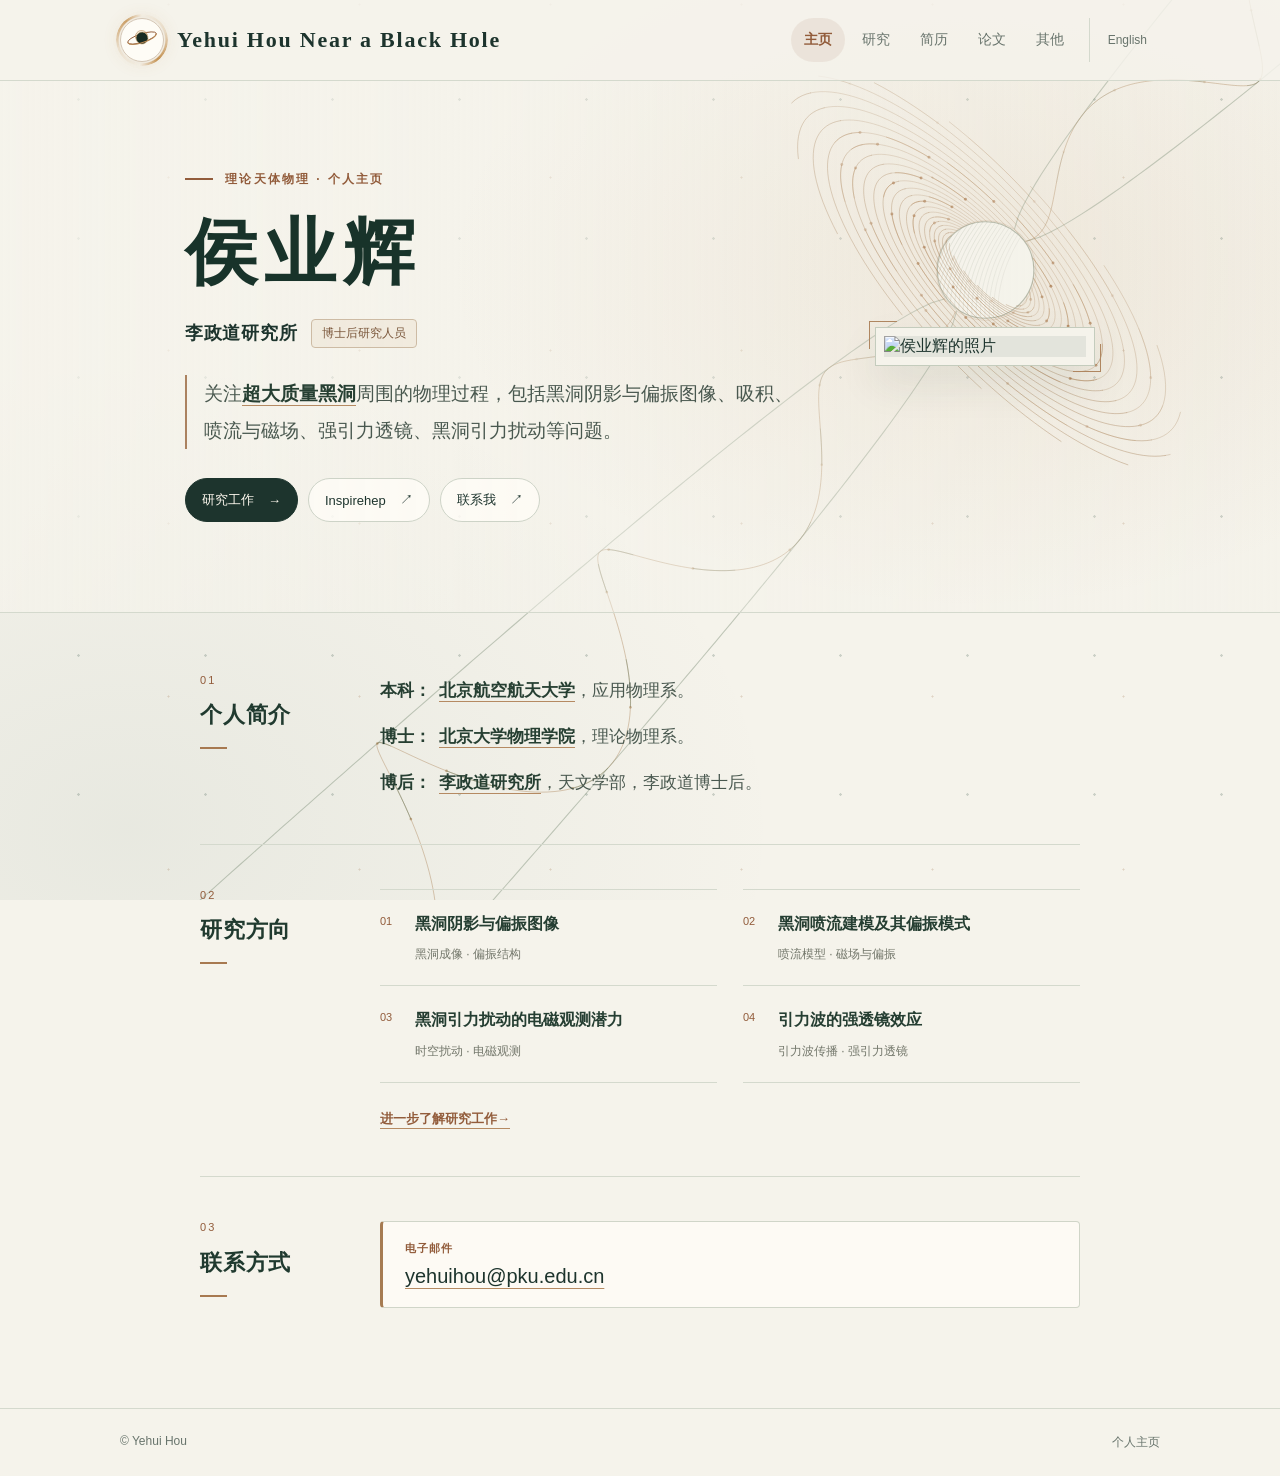
==== homepage_C.html @ cc338f05 "Add files via upload" ====
<!doctype html>
<html lang="zh-CN">
<head>
  <meta charset="utf-8">
  <meta name="viewport" content="width=device-width, initial-scale=1">
  <meta name="description" content="侯业辉的个人学术主页。研究方向包括黑洞成像与偏振、黑洞喷流、时空扰动及引力波透镜效应。">
  <meta name="theme-color" content="#f5f3eb">
  <meta name="color-scheme" content="light">
  <title>侯业辉｜个人学术主页</title>

  <style>
    :root {
      --paper: #f5f3eb;
      --ink: #1d342d;
      --body: #49584f;
      --muted: #68746c;
      --accent: #925c3b;
      --line: #d4d9cd;
      --serif: "Noto Serif CJK SC", "Source Han Serif SC",
               "Songti SC", "STSong", "SimSun", Georgia, serif;
      --sans: "PingFang SC", "Microsoft YaHei",
              "Noto Sans CJK SC", Arial, sans-serif;
    }

    *, *::before, *::after { box-sizing: border-box; }
    html { scroll-behavior: smooth; }

    body {
      margin: 0;
      color: var(--ink);
      background: var(--paper);
      font-family: var(--sans);
      -webkit-font-smoothing: antialiased;
      overflow-wrap: break-word;
    }

    ::selection { background: #e3cfb5; color: var(--ink); }
    a { color: inherit; }
    button { font: inherit; }

    a:focus-visible,
    button:focus-visible {
      outline: 2px solid var(--accent);
      outline-offset: 5px;
      border-radius: 5px;
    }

    .container {
      width: min(1040px, calc(100% - 48px));
      margin-inline: auto;
    }

    .cosmic-background {
      position: fixed;
      inset: 0;
      z-index: 0;
      overflow: hidden;
      pointer-events: none;
      background:
        radial-gradient(
          ellipse at 76% 30%,
          rgba(182,134,83,.13),
          transparent 38%
        ),
        radial-gradient(
          ellipse at 10% 92%,
          rgba(78,112,99,.08),
          transparent 40%
        ),
        var(--paper);
    }

    .cosmic-background svg,
    .cosmic-background canvas {
      position: absolute;
      inset: 0;
      display: block;
      width: 100%;
      height: 100%;
      transform: none;
      opacity: 1;
    }

    .background-stars {
      position: absolute;
      inset: 0;
      opacity: .25;
      background-image:
        radial-gradient(circle, #536b5f 1px, transparent 1.5px),
        radial-gradient(circle, #a17651 .8px, transparent 1.3px);
      background-size: 127px 139px, 191px 173px;
      background-position: 15px 30px, 73px 91px;
      animation: star-breathe 6s ease-in-out infinite alternate;
    }

    @keyframes star-breathe {
      from { opacity: .15; }
      to { opacity: .42; }
    }

    .page-shell { position: relative; z-index: 1; }

    .page-shell[inert] {
      pointer-events: none;
      user-select: none;
    }

    .skip-link {
      position: fixed;
      top: 12px;
      left: 16px;
      z-index: 50;
      padding: 10px 15px;
      background: var(--ink);
      color: var(--paper);
      transform: translateY(-180%);
    }

    .skip-link:focus { transform: translateY(0); }

    .site-header {
      border-bottom: 1px solid var(--line);
      background: rgba(245,243,235,.85);
    }

    .header-inner {
      display: flex;
      align-items: center;
      justify-content: space-between;
      min-height: 80px;
      gap: 24px;
    }

    .brand {
      display: flex;
      align-items: center;
      gap: 13px;
    }

    .black-hole-button {
      position: relative;
     : grid;
      place-items: center;
      flex-shrink: 0;
      width: 44px;
      height: 44px;
      padding: 0;
      border: 1px solid #d4c6b5;
      border-radius: 50%;
      color: var(--accent);
      background: rgba(255,253,247,.85);
      cursor: pointer;
      box-shadow: 0 0 18px rgba(180,126,64,.16);
      transition: background 180ms ease, border-color 180ms ease;
    }

    .black-hole-button::before {
      content: "";
      position: absolute;
      inset: -5px;
      border-radius: 50%;
      background: conic-gradient(
        transparent 0deg,
        rgba(193,140,73,.2) 70deg,
        rgba(193,140,73,.95) 140deg,
        transparent 185deg,
        rgba(193,140,73,.15) 250deg,
        rgba(193,140,73,.8) 320deg,
        transparent 360deg
      );
      -webkit-mask: radial-gradient(circle, transparent 62%, #000 65%);
      mask: radial-gradient(circle, transparent 62%, #000 65%);
      animation: hole-ring-spin 5s linear infinite;
      pointer-events: none;
    }

    @keyframes hole-ring-spin {
      to { transform: rotate(360deg); }
    }

    .black-hole-button:hover {
      background: #eee2d2;
      border-color: #ad8662;
    }

    .black-hole-button svg {
      position: relative;
      width: 36px;
      height: 30px;
    }

    .site-name {
      font-family: var(--serif);
      font-size: 22px;
      font-weight: 700;
      letter-spacing: .08em;
      text-decoration: none;
    }

    .nav {
      display: flex;
      flex-wrap: wrap;
      align-items: center;
      gap: 4px;
      font-size: 14px;
      font-weight: 500;
    }

    .nav a {
      display: inline-flex;
      align-items: center;
      min-height: 44px;
      padding: 8px 13px;
      border-radius: 999px;
      color: var(--muted);
      text-decoration: none;
      transition: color 180ms ease, background 180ms ease;
    }

    .nav a:hover,
    .nav a[aria-current="page"] {
      color: var(--accent);
      background: rgba(146,92,59,.09);
    }

    .nav a[aria-current="page"] { font-weight: 700; }

    .nav .language {
      margin-left: 8px;
      padding-left: 18px;
      border-left: 1px solid var(--line);
      border-radius: 0;
      font-size: 12px;
    }

    .hero {
      border-bottom: 1px solid var(--line);
      padding: clamp(58px, 7vw, 92px) 0;
      background: linear-gradient(
        90deg,
        rgba(245,243,235,.78),
        rgba(245,243,235,.32) 58%,
        rgba(245,243,235,.02)
      );
    }

    .hero-inner {
      display: grid;
      grid-template-columns: minmax(0,1fr) 220px;
      align-items: center;
      gap: 65px;
      max-width: 910px;
    }

    .eyebrow {
      display: flex;
      align-items: center;
      gap: 12px;
      margin: 0 0 22px;
      color: var(--accent);
      font-size: 12px;
      font-weight: 700;
      letter-spacing: .19em;
    }

    .eyebrow::before {
      content: "";
      width: 28px;
      height: 2px;
      background: var(--accent);
    }

    h1 {
      margin: 0;
      font-family: var(--serif);
      font-size: clamp(48px,6vw,72px);
      font-weight: 700;
      letter-spacing: .10em;
      line-height: 1.2;
      color: #18332a;
    }

    .hero-role {
      display: flex;
      align-items: center;
      flex-wrap: wrap;
      gap: 9px 14px;
      margin: 23px 0 0;
    }

    .hero-institution {
      font-size: 18px;
      font-weight: 700;
      letter-spacing: .04em;
      text-decoration: none;
    }

    .hero-institution:hover { color: var(--accent); }

    .hero-position {
      padding: 5px 10px;
      border: 1px solid #cdbba4;
      border-radius: 4px;
      background: rgba(236,225,207,.45);
      color: #795539;
      font-size: 12px;
    }

    .hero-description {
      margin: 27px 0 0;
      padding-left: 17px;
      border-left: 2px solid #ab8260;
      color: var(--body);
      font-family: var(--serif);
      font-size: 19px;
      line-height: 1.95;
      text-wrap: pretty;
    }

    .hero-description strong {
      color: #203d31;
      font-weight: 700;
    }

    .hero-links {
      display: flex;
      flex-wrap: wrap;
      gap: 10px;
      margin-top: 29px;
    }

    .hero-links a {
      display: inline-flex;
      align-items: center;
      gap: 14px;
      min-height: 44px;
      padding: 9px 16px;
      border: 1px solid #cdd3c7;
      border-radius: 999px;
      background: rgba(255,253,247,.75);
      font-size: 13px;
      font-weight: 500;
      text-decoration: none;
      transition: background 180ms ease, color 180ms ease;
    }

    .hero-links a:first-child {
      color: #fffaf0;
      background: var(--ink);
      border-color: var(--ink);
    }

    .hero-links a:hover {
      background: #e8dbc7;
      color: var(--ink);
    }

    .portrait {
      position: relative;
      margin: 0;
      padding: 8px;
      border: 1px solid #c4ccbd;
      background: var(--paper);
      box-shadow: 0 18px 42px rgba(36,56,49,.09);
    }

    .portrait::before,
    .portrait::after {
      content: "";
      position: absolute;
      width: 28px;
      height: 28px;
      border: solid #af8660;
    }

    .portrait::before {
      top: -7px;
      left: -7px;
      border-width: 1px 0 0 1px;
    }

    .portrait::after {
      bottom: -7px;
      right: -7px;
      border-width: 0 1px 1px 0;
    }

    .portrait img {
      display: block;
      width: 100%;
      height: auto;
      background: #e3e4dc;
    }

    .main-content {
      width: min(880px,calc(100% - 48px));
      margin-inline: auto;
      padding: 17px 0 56px;
    }

    .content-section {
      display: grid;
      grid-template-columns: 144px minmax(0,1fr);
      gap: 36px;
      padding: 42px 0;
    }

    .content-section + .content-section {
      border-top: 1px solid var(--line);
    }

    .section-title {
      align-self: start;
      margin: 0;
      color: #203a2f;
      font-size: 22px;
      font-weight: 750;
      line-height: 1.5;
      letter-spacing: .035em;
    }

    .section-index {
      display: block;
      margin-bottom: 10px;
      color: var(--accent);
      font-size: 11px;
      font-weight: 500;
      letter-spacing: .2em;
    }

    .section-title::after {
      content: "";
      display: block;
      width: 27px;
      height: 2px;
      margin-top: 16px;
      background: #a77950;
    }

    .section-body { min-width: 0; padding: 2px 0; }

    .section-body p {
      margin: 0;
      color: var(--body);
      font-family: var(--serif);
      font-size: 17px;
      line-height: 2;
      text-wrap: pretty;
    }

    .bio-list {
      display: grid;
      gap: 12px;
      margin: 0;
      padding: 0;
      list-style: none;
      color: var(--body);
      font-family: var(--serif);
      font-size: 17px;
      line-height: 2;
      text-wrap: pretty;
    }

    .bio-list li {
      display: grid;
      grid-template-columns: 3em minmax(0,1fr);
 gap: 8px;
    }

    .bio-label {
      color: #263f32;
      font-weight: 700;
      white-space: nowrap;
    }

    .text-link {
      text-decoration-color: #b58a62;
      text-underline-offset: 5px;
      text-decoration-thickness: 1px;
    }

    .text-link:hover { color: var(--accent); }
    .institution-link { color: #263f32; font-weight: 700; }

    .research-list {
      display: grid;
      grid-template-columns: repeat(2,minmax(0,1fr));
      gap: 0 26px;
      margin: 0;
      padding: 0;
      list-style: none;
    }

    .research-list li {
      display: grid;
      grid-template-columns: 24px minmax(0,1fr);
      gap: 11px;
      padding: 20px 0;
      border-bottom: 1px solid var(--line);
    }

    .research-list li:nth-child(-n+2) {
      border-top: 1px solid var(--line);
    }

    .topic-number {
      padding-top: 5px;
      color: var(--accent);
      font-size: 11px;
      font-variant-numeric: tabular-nums;
    }

    .topic-title {
      margin: 0;
      color: #253e32;
      font-size: 16px;
      font-weight: 700;
      line-height: 1.7;
    }

    .topic-detail {
      display: block;
      margin-top: 7px;
      color: #73776b;
      font-size: 12px;
      line-height: 1.8;
    }

    .section-body .section-action {
      margin-top: 23px;
      color: var(--accent);
      font-family: var(--sans);
      font-size: 13px;
      font-weight: 600;
    }

    .contact-card {
      padding: 19px 22px;
      border: 1px solid #d0d5c8;
      border-left: 3px solid #a67b52;
      border-radius: 4px;
      background: rgba(255,253,247,.74);
    }

    .contact-label {
      display: block;
      margin-bottom: 9px;
      color: var(--accent);
      font-size: 11px;
      font-weight: 600;
      letter-spacing: .1em;
    }

    .contact-email {
      font-size: clamp(16px,2vw,20px);
      font-weight: 500;
      overflow-wrap: anywhere;
    }

    .site-footer {
      border-top: 1px solid var(--line);
      background: rgba(245,243,235,.75);
    }

    .footer-inner {
      display: flex;
      justify-content: space-between;
      flex-wrap: wrap;
      gap: 12px;
      padding-block: 25px;
      color: var(--muted);
      font-size: 12px;
    }

    .footer-inner p { margin: 0; }

    .link-hole {
      position: fixed;
      z-index: 100;
      width: 160px;
      height: 130px;
      transform: translate(-50%,-50%);
      pointer-events: none;
    }

    .link-hole canvas {
      display: block;
      width: 100%;
      height: 100%;
    }

    .absorption-stage {
      position: fixed;
      inset: 0;
      z-index: 80;
      display: none;
      pointer-events: none;
    }

    .absorption-stage.is-active { display: block; }

    .absorption-stage canvas {
      display: block;
      width: 100%;
      height: 100%;
    }

    .absorption-status {
      position: absolute;
      bottom: 8%;
      left: 50%;
      transform: translateX(-50%);
      margin: 0;
      color: #765336;
      font-size: 12px;
      letter-spacing: .12em;
      white-space: nowrap;
    }

    .sr-only {
      position: absolute;
      width: 1px;
      height: 1px;
      padding: 0;
      margin: -1px;
      overflow: hidden;
      clip-path: inset(50%);
      white-space: nowrap;
      border: 0;
    }

    @media (max-width:760px) {
      .header-inner {
        align-items: flex-start;
        flex-direction: column;
        gap: 8px;
        padding-block: 14px;
      }

      .hero-inner {
        grid-template-columns: minmax(0,1fr) 170px;
        gap: 30px;
      }

      .content-section {
        grid-template-columns: 120 minmax(0,1fr);
        gap: 26px;
      }
    }

    @media (max-width:620px) {
      .container,
      .main-content { width: calc(100% - 36px); }

      .nav { gap: 2px; font-size: 13px; }
      .nav a { padding: 7px 9px; }
      .nav .language { margin-left: 2px; padding-left: 10px; }

      .hero { padding: 44px 0 48px; }

      .hero-inner {
        grid-template-columns: minmax(0,1fr) 108px;
        gap: 19px;
        align-items: start;
      }

      .eyebrow {
        gap: 8px;
        font-size: 10px;
        letter-spacing: .06em;
      }

      .eyebrow::before { width: 16px; }

      h1 {
        font-size: clamp(35px,9vw,50px);
        letter-spacing: .06em;
      }

      .hero-institution { font-size: 15px; }
      .hero-position { font-size: 11px; }
      .hero-description { padding-left: 12px; font-size: 16px; }
      .hero-links { gap: 8px; }
      .hero-links a { padding: 8px 11px; gap: 8px; font-size: 12px; }
      .portrait { margin-top: 12px; padding: 5px; }

      .content-section {
        grid-template-columns: 1fr;
        gap: 22px;
        padding: 30px 0;
      }

      .section-title {
        display: flex;
        align-items: center;
        gap: 12px;
        font-size: 21px;
      }

      .section-index { margin: 0; }

      .section-title::after {
        margin: 0 0 0 3px;
        width: 30px;
        height: 1px;
      }

      .section-body p,
      .bio-list { font-size: 16px; }

      .research-list { grid-template-columns: 1fr; }
      .research-list li:nth-child(2) { border-top: 0; }
    }

    @media (max-width:380px) {
      .hero-inner { grid-template-columns: 1fr; }
      .portrait { width: 128px; }
    }

    @media (prefers-reduced-motion:reduce) {
      html { scroll-behavior: auto; }

      *, *::before, *::after {
        animation: none !important;
        transition: none !important;
      }
    }
  </style>
</head>

<body>
  <div class="cosmic-background" aria-hidden="true">
    <div class="background-stars"></div>

    <svg id="background-svg"
         viewBox="0 0 1440 1000"
         preserveAspectRatio="xMidYMid slice"
         focusable="false">
      <g transform="translate(1100 300) rotate(45)"
         fill="none" stroke-linecap="round">
        <g stroke="#74856f" stroke-opacity=".40" stroke-width="1.2">
          <path d="M-10 -55 Q-85 -320 -125 -1000"/>
          <path d="M10 -55 Q85 -320 125 -1000"/>
          <path d="M-10 55 Q-85 320 -125 1000"/>
          <path d="M10 55 Q85 320 125 1000"/>
        </g>

        <g stroke="#a67c50" stroke-opacity=".40" stroke-width="1">
          <path d="M0 -60 C-35 -95 45 -120 0 -160
                   S-65 -215 0 -250 S90 -315 0 -360
                   S-115 -435 0 -500"/>
          <path d="M0 60 C35 95 -45 120 0 160
                   S65 215 0 250 S-90 315 0 360
                   S115 435 0 500"/>
          <ellipse rx="250" ry="88"/>
          <ellipse rx="205" ry="72"/>
          <ellipse rx="160" ry="56"/>
          <ellipse rx="115" ry="40"/>
        </g>

        <circle r="49" fill="#f5f3eb"
                stroke="#73806b" stroke-opacity=".55"/>

        <g stroke="#73806b" stroke-opacity=".30" stroke-width=".8">
          <path d="M-35 -28 Q0 -8 44 -12"/>
          <path d="M-44 -14 Q0 6 48 2"/>
          <path d="M-48 0 Q0 20 44 16"/>
          <path d="M-43 14 Q0 34 33 30"/>
        </g>
      </g>
    </svg>

    <canvas id="background-canvas"></canvas>
  </div>

  <div class="page-shell" id="page-shell">
    <a class="skip-link" href="#main-content">跳转至正文</a>

    <header class="site-header">
      <div class="header-inner container">
        <div class="brand">
          <button class="black-hole-button"
                  id="black-hole-button"
                  type="button"
                  aria-label="播放黑洞吸积动画，5秒后恢复页面"
                  title="点击进行吸积">
            <svg viewBox="0 0 60 44" aria-hidden="true" focusable="false">
              <g transform="rotate(-18 30 22)">
                <ellipse cx="30" cy="22" rx="25" ry="7"
                         fill="none" stroke="currentColor" stroke-width="1.5"/>
                <circle cx="30" cy="22" r="10"
                        fill="#172b23" stroke="#cfaa76" stroke-width="1"/>
                <path d="M5 22 C8 32 52 32 55 22"
                      fill="none" stroke="#b78652" stroke-width="2"/>
                <path d="M20 20 C20 6 40 6 40 20"
                      fill="none" stroke="#b78652" stroke-width="1"/>
              </g>
            </svg>
          </button>

          <a class="site-name" href="homepage_C.html">Yehui Hou Near a Black Hole</a>
        </div>

        <nav class="nav" aria-label="主导航">
          <a href="homepage_C.html" aria-current="page">主页</a>
          <a href="research.html">研究</a>
          <a href="CV_Chinese.pdf"
             target="_blank"
             rel="noopener noreferrer"
             aria-label="查看中文简历 PDF（在新标签页打开）">简历</a>
          <a href="https://inspirehep.net/authors/2052049?ui-citation-summary=true"
             target="_blank"
             rel="noopener noreferrer">论文</a>
          <a href="interest_C.html">其他</a>
          <a class="language" href="homepage_E.html"
             lang="en" hreflang="en">English</a>
        </nav>
      </div>
    </header>

    <main id="main-content">
      <section class="hero" aria-labelledby="page-title">
        <div class="hero-inner container">
          <div>
            <p class="eyebrow">理论天体物理 · 个人主页</p>
            <h1 id="page-title">侯业辉</h1>

            <p class="hero-role">
              <a class="hero-institution"
                 href="https://tdli.sjtu.edu.cn/"
                 target="_blank"
                 rel="noopener noreferrer">李政道研究所</a>
              <span class="hero-position">博士后研究人员</span>
            </p>

            <p class="hero-description">
              关注<strong><a class="text-link institution-link"
                     href="https://en.wikipedia.org/wiki/Supermassive_black_hole"
                     target="_blank"
                     rel="noopener noreferrer">超大质量黑洞</a></strong>周围的物理过程，包括黑洞阴影与偏振图像、吸积、喷流与磁场、强引力透镜、黑洞引力扰动等问题。
            </p>

            <div class="hero-links">
              <a href="research.html">
                研究工作<span aria-hidden="true">→</span>
              </a>
              <a href="https://inspirehep.net/authors/2052049?ui-citation-summary=true"
                 target="_blank" rel="noopener noreferrer">
                Inspirehep<span aria-hidden="true">↗</span>
              </a>
              <a href="mailto:yehuihou@pku.edu.cn">
                联系我<span aria-hidden="true">↗</span>
              </a>
            </div>
          </div>

          <figure class="portrait">
            <img src="weiming.jpg" alt="侯业辉的照片"
                 decoding="async" fetchpriority="high">
          </figure>
        </div>
      </section>

      <div class="main-content">
        <section class="content-section" aria-labelledby="about-title">
          <h2 class="section-title" id="about-title">
            <span class="section-index" aria-hidden="true">01</span>
            个人简介
          </h2>

          <div class="section-body">
            <ul class="bio-list">
              <li>
                <span class="bio-label">本科：</span>
                <div>
                  <a class="text-link institution-link"
                     href="https://physics.buaa.edu.cn/"
                     target="_blank"
                     rel="noopener noreferrer">北京航空航天大学</a>，应用物理系。
                </div>
              </li>
              <li>
                <span class="bio-label">博士：</span>
                <div>
                  <a class="text-link institution-link"
                     href="https://www.phy.pku.edu.cn/"
                     target="_blank"
                     rel="noopener noreferrer">北京大学物理学院</a>，理论物理系。
                </div>
              </li>
              <li>
                <span class="bio-label">博后：</span>
                <div>
                  <a class="text-link institution-link"
                     href="https://tdli.sjtu.edu.cn/"
                     target="_blank"
                     rel="noopener noreferrer">李政道研究所</a>，天文学部，李政道博士后。
                </div>
              </li>
            </ul>
          </div>
        </section>

        <section class="content-section" aria-labelledby="research-title">
          <h2 class="section-title" id="research-title">
            <span class="section-index" aria-hidden="true">02</span>
            研究方向
          </h2>

          <div class="section-body">
            <ol class="research-list">
              <li>
                <span class="topic-number" aria-hidden="true">01</span>
                <div>
                  <h3 class="topic-title">黑洞阴影与偏振图像</h3>
                  <span class="topic-detail">黑洞成像 · 偏振结构</span>
                </div>
              </li>
              <li>
                <span class="topic-number" aria-hidden="true">02</span>
                <div>
                  <h3 class="topic-title">黑洞喷流建模及其偏振模式</h3>
                  <span class="topic-detail">喷流模型 · 磁场与偏振</span>
                </div>
              </li>
              <li>
                <span class="topic-number" aria-hidden="true">03</span>
                <div>
                  <h3 class="topic-title">黑洞引力扰动的电磁观测潜力</h3>
                  <span class="topic-detail">时空扰动 · 电磁观测</span>
                </div>
              </li>
              <li>
                <span class="topic-number" aria-hidden="true">04</span>
                <div>
                  <h3 class="topic-title">引力波的强透镜效应</h3>
                  <span class="topic-detail">引力波传播 · 强引力透镜</span>
                </div>
              </li>
            </ol>

            <p class="section-action">
              <a class="text-link" href="research.html">
                进一步了解研究工作<span aria-hidden="true">→</span>
              </a>
            </p>
          </div>
        </section>

        <section class="content-section" aria-labelledby="contact-title">
          <h2 class="section-title" id="contact-title">
            <span class="section-index" aria-hidden="true">03</span>
            联系方式
          </h2>

          <div class="section-body">
            <div class="contact-card">
              <span class="contact-label">电子邮件</span>
              <a class="text-link contact-email"
                 href="mailto:yehuihou@pku.edu.cn">yehuihou@pku.edu.cn</a>
            </div>
          </div>
        </section>
      </div>
    </main>

    <footer class="site-footer">
      <div class="footer-inner container">
        <p>© Yehui Hou</p>
        <p>个人主页</p>
      </div>
    </footer>
  </div>

  <div class="absorption-stage" id="absorption-stage" aria-hidden="true">
    <canvas id="large-hole-canvas"></canvas>
    <p class="absorption-status" id="absorption-status">
      正在吸积 · 5 秒后恢复
    </p>
  </div>

  <p class="sr-only" id="live-status" role="status" aria-live="polite"></p>

  <noscript>
    <p style="position:relative;z-index:2;text-align:center">
      当前浏览器未启用 JavaScript，显示静态背景，动态交互不可用。
    </p>
  </noscript>

  <script>
    (() => {
      "use strict";

      const motion = window.matchMedia("(prefers-reduced-motion: reduce)");
      const svg = document.getElementById("background-svg");
      const bgCanvas = document.getElementById("background-canvas");
      const shell = document.getElementById("page-shell");
      const button = document.getElementById("black-hole-button");
      const stage = document.getElementById("absorption-stage");
      const largeCanvas = document.getElementById("large-hole-canvas");
      const status = document.getElementById("absorption-status");
      const live = document.getElementById("live-status");

      const NS = "http://www.w3.org/2000/svg";
      const TAU = Math.PI * 2;
      const effects = new Set();

      let geometry = null;
      let bgCtx = null;
      let bgFrame = 0;
      let resizeFrame = 0;
      let largeFrame = 0;
      let restoreTimer = 0;
      let navigationTimer = 0;
      let absorbing = false;
      let navigating = false;
      let savedFocus = null;
      let savedX = 0;
      let savedY = 0;

      function setupCanvas(canvas, width, height) {
        const ctx = canvas.getContext("2d");
        if (!ctx) return null;

        const dpr = Math.min(window.devicePixelRatio || 1, 2);
        canvas.width = Math.max(1, Math.round(width * dpr));
        canvas.height = Math.max(1, Math.round(height * dpr));
        ctx.setTransform(dpr, 0, 0, dpr, 0, 0);
        return ctx;
      }

      function node(tag, attrs, parent) {
        const element = document.createElementNS(NS, tag);
        for (const [key, value] of Object.entries(attrs)) {
          element.setAttribute(key, String(value));
        }
        parent.appendChild(element);
        return element;
      }

      function svgPath(points, color, opacity, width, parent) {
        if (!points.length) return;

        node("path", {
          d: points.map((point, index) =>
            `${index ? "L" : "M"}${point.x.toFixed(2)},${point.y.toFixed(2)}`
          ).join(" "),
          fill: "none",
          stroke: color,
          "stroke-opacity": opacity,
          "stroke-width": width,
          "stroke-linecap": "round",
          "stroke-linejoin": "round"
        }, parent);
      }

      /*
       * 背景投影保持原有设计。
       * 仅旋转绘图坐标，不旋转正文。
       */
      function project(x, y, z = 0) {
        const g = geometry;
        const v = y * .35 - z * .937;
        const c = Math.SQRT1_2;
        const dx = (x + v) * c;
        const dy = (-x + v) * c;

        return {
          x: g.cx - dy,
          y: g.cy + dx
        };
      }

      function flowPoint(progress, phase) {
        const g = geometry;
        const radius = g.outer * Math.pow(g.r / g.outer, progress);
        const angle = phase + progress * Math.PI * 2.6;

        return {
          ...project(
            radius * Math.cos(angle),
            radius * Math.sin(angle)
          ),
          front: Math.sin(angle) > 0
        };
      }

      function jetPoint(progress, phase, side) {
        const g = geometry;
        const distance = progress * g.jetLength;
        const radius = Math.sqrt(
          Math.pow(g.r * .18, 2) + distance * 12 * g.scale
        );
        const angle = phase + progress * Math.PI * 11;

        return project(
          radius * Math.cos(angle),
          radius * Math.sin(angle),
          side * (g.r * 1.1 + distance)
        );
      }

      function buildBackground() {
        const width = window.innerWidth;
        const height = window.innerHeight;
        const scale = Math.min(1.2, Math.max(.55, width / 1300));

        geometry = {
          width, height, scale,
          cx: width * (width < 620 ? .82 : .77),
          cy: height * .30,
          r: 49 * scale,
          outer: 265 * scale,
          jetLength: Math.hypot(width, height) * 1.1
        };

        const g = geometry;
        const root = document.createElementNS(NS, "g");
        const defs = node("defs", {}, root);
        const clip = node("clipPath", {
          id: "sphere-clip",
          clipPathUnits: "userSpaceOnUse"
        }, defs);

        node("circle", { cx: g.cx, cy: g.cy, r: g.r }, clip);

        for (const side of [-1, 1]) {
          for (const sign of [-1, 1]) {
            const points = [];

            for (let i = 0; i <= 140; i++) {
              const distance = i / 140 * g.jetLength;
              const radius = Math.sqrt(
                Math.pow(g.r * .18, 2) +
                distance * 12 * scale
              );

              points.push(project(
                sign * radius, 0,
                side * (g.r * 1.1 + distance)
              ));
            }

            svgPath(points, "#74856f", .42, 1.05, root);
          }

          const helix = [];
          for (let i = 0; i <= 500; i++) {
            helix.push(jetPoint(i / 500, .4, side));
          }
          svgPath(helix, "#a67c50", .42, .95, root);
        }

        const back = node("g", {}, root);
        const sphere = node("g", {}, root);
        const front = node("g", {}, root);

        for (let arm = 0; arm < 15; arm++) {
          let points = [];
          let previousFront = null;

          for (let i = 0; i <= 180; i++) {
            const point = flowPoint(i / 180, arm * TAU / 15);

            if (
              previousFront !== null &&
              point.front !== previousFront
            ) {
              points.push(point);
              svgPath(
                points, "#a17a51",
                previousFront ? .46 : .30,
                .95, previousFront ? front : back
              );
              points = [point];
            } else {
              points.push(point);
            }
            previousFront = point.front;
          }

          svgPath(
            points, "#a17a51",
            previousFront ? .46 : .30,
            .95, previousFront ? front : back
          );
        }

        node("circle", {
          cx: g.cx, cy: g.cy, r: g.r,
          fill: "#f5f3eb",
          stroke: "#73806b",
          "stroke-opacity": .55,
          "stroke-width": 1.1
        }, sphere);

        node("circle", {
          cx: g.cx + .5, cy: g.cy + .5,
          r: g.r * 1.035,
          fill: "none",
          stroke: "#a17a51",
          "stroke-opacity": .30,
          "stroke-width": .7
        }, sphere);

        const hatch = node("g", {
          "clip-path": "url(#sphere-clip)"
        }, sphere);

        for (let i = 0; i < 17; i++) {
          const points = [];

          for (let j = 0; j <= 50; j++) {
            const x = (-1.1 + j / 50 * 2.2) * g.r;
            const y =
              (-.6 + i * .09) * g.r +
              x * .34 +
              .2 * g.r * (1 - (x / g.r) ** 2);

            points.push({
              x: g.cx - y,
              y: g.cy + x
            });
          }

          svgPath(points, "#6e7a65", .15 + i * .007, .7, hatch);
        }

        svg.setAttribute("viewBox", `0 0 ${width} ${height}`);
        svg.setAttribute("preserveAspectRatio", "xMidYMid meet");
        svg.replaceChildren(root);

        bgCtx = setupCanvas(bgCanvas, width, height);
        drawBackground(performance.now());
      }

      function strokeCanvas(ctx, points, color, width = 1) {
        if (!points.length) return;
        ctx.beginPath();
        ctx.moveTo(points[0].x, points[0].y);

        for (let i = 1; i < points.length; i++) {
          ctx.lineTo(points[i].x, points[i].y);
        }

        ctx.strokeStyle = color;
        ctx.lineWidth = width;
        ctx.stroke();
      }

      function drawBackground(now) {
        if (!bgCtx || !geometry) return;

        const ctx = bgCtx;
        const g = geometry;
        const time = motion.matches ? 0 : now;

        ctx.clearRect(0, 0, g.width, g.height);

        for (let i = 0; i < 65; i++) {
          const progress = (time * .00010 + i / 65) % 1;
          const phase = (i % 15) * TAU / 15;
          const point = flowPoint(progress, phase);
          const distance = Math.hypot(point.x - g.cx, point.y - g.cy);

          if (!point.front && distance < g.r + 1) continue;

          const alpha = Math.sin(progress * Math.PI) * .65;
          const tail = [];

          for (let j = 0; j <= 8; j++) {
            const p = flowPoint(
              Math.max(0, progress - .045 + .045 * j / 8),
              phase
            );

            if (
              p.front ||
              Math.hypot(p.x - g.cx, p.y - g.cy) > g.r
            ) {
              tail.push(p);
            }
          }

          strokeCanvas(ctx, tail, `rgba(162,105,48,${alpha * .6})`, 1);
          ctx.beginPath();
          ctx.arc(point.x, point.y, 1.5 * g.scale, 0, TAU);
          ctx.fillStyle = `rgba(151,91,39,${alpha})`;
          ctx.fill();
        }

        for (const side of [-1, 1]) {
          for (let i = 0; i < 26; i++) {
            const progress = (time * .000065 + i / 26) % 1;
            const point = jetPoint(progress, .4, side);
            const alpha = Math.sin(progress * Math.PI) * .5;
            const tail = [];

            for (let j = 0; j <= 8; j++) {
              tail.push(jetPoint(
                Math.max(0, progress - .015 + .015 * j / 8),
                .4, side
              ));
            }

            strokeCanvas(ctx, tail, `rgba(111,133,107,${alpha})`, 1);
            ctx.beginPath();
            ctx.arc(point.x, point.y, 1.35 * g.scale, 0, TAU);
            ctx.fillStyle = `rgba(152,110,57,${alpha})`;
            ctx.fill();
          }
        }
      }

      function backgroundTick(now) {
        bgFrame = 0;
        drawBackground(now);

        if (!motion.matches && !document.hidden && bgCtx) {
          bgFrame = requestAnimationFrame(backgroundTick);
        }
      }

      function startBackground() {
        cancelAnimationFrame(bgFrame);
        bgFrame = 0;
        drawBackground(performance.now());

        if (!motion.matches && !document.hidden && bgCtx) {
          bgFrame = requestAnimationFrame(backgroundTick);
        }
      }

      /*
       * 原有黑洞绘制函数：
       * 普通链接仍使用原有方向与外观。
       */
      function drawHole(ctx, x, y, radius, time, count = 80) {
        ctx.save();
        ctx.translate(x, y);
        ctx.rotate(-.28);

        const glow = ctx.createRadialGradient(
          0, 0, radius * .7,
          0, 0, radius * 3.2
        );

        glow.addColorStop(0, "rgba(194,143,76,.35)");
        glow.addColorStop(1, "rgba(194,143,76,0)");

        ctx.fillStyle = glow;
        ctx.beginPath();
        ctx.arc(0, 0, radius * 3.2, 0, TAU);
        ctx.fill();

        function point(progress, phase) {
          const r = radius * 3 * Math.pow(.27, progress);
          const angle = phase + Math.PI *
            (1.7 * progress + .8 * progress * progress);

          return {
            x: Math.cos(angle) * r,
            y: Math.sin(angle) * r * .34,
            front: Math.sin(angle) > 0
          };
        }

        function disk(front) {
          for (let arm = 0; arm < 14; arm++) {
            ctx.beginPath();
            let drawing = false;

            for (let j = 0; j <= 100; j++) {
              const p = point(j / 100, arm * TAU / 14);

              if (p.front === front) {
                if (drawing) ctx.lineTo(p.x, p.y);
                else ctx.moveTo(p.x, p.y);
                drawing = true;
              } else {
                drawing = false;
              }
            }

            ctx.strokeStyle = front
              ? "rgba(199,140,66,.65)"
              : "rgba(168,115,57,.35)";
            ctx.lineWidth = Math.max(.7, radius * .013);
            ctx.stroke();
          }

          for (let i = 0; i < count; i++) {
            const progress = (time * .00030 + i / count) % 1;
            const phase = i * 2.399963;
            const p = point(progress, phase);

            if (p.front !== front) continue;

            const alpha = Math.sin(progress * Math.PI);
            const tail = [];

            for (let j = 0; j <= 10; j++) {
              tail.push(point(
                Math.max(0, progress - .06 + .06 * j / 10),
                phase
              ));
            }

            strokeCanvas(
              ctx, tail,
              `rgba(230,175,94,${alpha * .7})`,
              Math.max(.7, radius * .012)
            );

            ctx.beginPath();
            ctx.arc(p.x, p.y, Math.max(1, radius * .014), 0, TAU);
            ctx.fillStyle = `rgba(255,224,173,${alpha})`;
            ctx.fill();
          }
        }

        disk(false);

        ctx.beginPath();
        ctx.ellipse(
          0, -radius * .05,
          radius * 1.12, radius * 1.2,
          0, Math.PI, TAU
        );
        ctx.strokeStyle = "rgba(225,173,98,.75)";
        ctx.lineWidth = Math.max(1, radius * .025);
        ctx.stroke();

        ctx.beginPath();
        ctx.arc(0, 0, radius, 0, TAU);
        ctx.fillStyle = "#111d18";
        ctx.fill();

        ctx.beginPath();
        ctx.arc(0, 0, radius * 1.035, 0, TAU);
        ctx.strokeStyle = "#d7ab70";
        ctx.lineWidth = Math.max(1, radius * .03);
        ctx.stroke();

        disk(true);
        ctx.restore();
      }

      function showLinkHole(x, y) {
        if (motion.matches || absorbing) return;

        const element = document.createElement("div");
        element.className = "link-hole";
        element.setAttribute("aria-hidden", "true");
        element.style.left = `${x}px`;
        element.style.top = `${y}px`;

        const canvas = document.createElement("canvas");
        element.appendChild(canvas);
        document.body.appendChild(element);

        const ctx = setupCanvas(canvas, 160, 130);
        if (!ctx) {
          element.remove();
          return;
        }

        const effect = { element, frame: 0 };
        effects.add(effect);
        const start = performance.now();

        function tick(now) {
          const elapsed = now - start;

          ctx.clearRect(0, 0, 160, 130);
          ctx.save();
          ctx.globalAlpha =
            Math.min(1, elapsed / 90) *
            Math.max(0, 1 - Math.max(0, elapsed - 450) / 300);

          drawHole(ctx, 80, 65, 23, elapsed, 45);
          ctx.restore();

          if (elapsed < 750 && !document.hidden) {
            effect.frame = requestAnimationFrame(tick);
          } else {
            element.remove();
            effects.delete(effect);
          }
        }

        effect.frame = requestAnimationFrame(tick);
      }

      function clearEffects() {
        for (const effect of effects) {
          cancelAnimationFrame(effect.frame);
          effect.element.remove();
        }
        effects.clear();
      }

      /* ========================================================
         修改部分：原生元素分块吸积动画。
         不克隆 DOM，不重新绘制正文，不变换整个 page-shell。
         ======================================================== */

      const clamp = value => Math.max(0, Math.min(1, value));

      function ease(value) {
        const p = clamp(value);
        return p * p * (3 - 2 * p);
      }

      let absorptionItems = [];
      let absorptionStyleStates = [];
      let initialInert = false;
      let initialDisabled = false;

      /*
       * 只记录和恢复本动画实际修改的样式属性，
       * 包括原有值及 !important 优先级。
       */
      function rememberStyles(element, properties) {
        const entries = properties.map(property => ({
          property,
          value: element.style.getPropertyValue(property),
          priority: element.style.getPropertyPriority(property)
        }));

        absorptionStyleStates.push({ element, entries });
      }

      function restoreAnimationStyles() {
        for (const state of absorptionStyleStates) {
          for (const entry of state.entries) {
            if (entry.value) {
              state.element.style.setProperty(
                entry.property, entry.value, entry.priority
              );
            } else {
              state.element.style.removeProperty(entry.property);
            }
          }
        }

        absorptionStyleStates = [];
        absorptionItems = [];
      }

      function prepareAbsorptionItems(width, height) {
        /*
         * 这些元素不存在父子重复选择，
         * 避免同一内容同时受到两层动画变换。
         */
        const selector = [
          ".black-hole-button",
          ".site-name",
          ".nav",
          ".eyebrow",
          "#page-title",
          ".hero-role",
          ".hero-description",
          ".hero-links > a",
          ".portrait",
          ".section-title",
          ".bio-list > li",
          ".research-list > li",
          ".section-action",
          ".contact-card",
          ".footer-inner > p"
        ].join(",");

        const centerX = width / 2;
        const centerY = height / 2;
        const maxRadius = Math.max(1, Math.hypot(width, height) / 2);

        const measurements = Array.from(shell.querySelectorAll(selector))
          .map(element => ({
            element,
            rect: element.getBoundingClientRect(),
            opacity: parseFloat(getComputedStyle(element).opacity) || 0
          }));

        for (const measurement of measurements) {
          const { element, rect, opacity } = measurement;

          if (!rect.width || !rect.height) continue;

          const x = rect.left + rect.width / 2;
          const y = rect.top + rect.height / 2;
          const dx = x - centerX;
          const dy = y - centerY;
          const radius = Math.hypot(dx, dy);

          const visible =
            rect.bottom > 0 &&
            rect.top < height &&
            rect.right > 0 &&
            rect.left < width;

          rememberStyles(element, [
            "transform",
            "transform-origin",
            "opacity",
            "will-change",
            "transition",
            "visibility"
          ]);

          element.style.setProperty("transition", "none", "important");

          if (!visible) {
            /*
             * 屏外内容不参与轨道动画，防止它们飞入视口。
             * visibility 不改变页面布局。
             */
            element.style.setProperty("visibility", "hidden", "important");
            continue;
          }

          element.style.setProperty("transform-origin", "50% 50%", "important");
          element.style.setProperty("will-change", "transform, opacity");

          absorptionItems.push({
            element,
            x, y, radius,
            angle: Math.atan2(dy, dx),
            opacity,
            delay: 100 + 360 * clamp(radius / maxRadius),
            differential: Math.log1p(maxRadius / (radius + 90))
          });
        }

        /*
         * 动画期间仅移除大的平面背景与章节分隔线。
         * 不移动容器，也不改变它们的尺寸、位置或布局。
         */
        for (const element of shell.querySelectorAll(
          ".site-header, .hero, .site-footer, .content-section"
        )) {
          rememberStyles(element, [
            "background",
            "border-top-color",
            "border-bottom-color"
          ]);

          element.style.setProperty("background", "transparent", "important");
          element.style.setProperty("border-top-color", "transparent", "important");
          element.style.setProperty("border-bottom-color", "transparent", "important");
        }

        /*
         * 保持滚动条和原始布局宽度。
         * 临时裁剪运动内容，避免变换引发横向溢出。
         */
        rememberStyles(shell, ["clip-path"]);
        shell.style.setProperty(
          "clip-path",
          "inset(0 -24px 0 -24px)",
          "important"
        );
      }

      function updateAbsorptionItems(elapsed, width, height) {
        const centerX = width / 2;
        const centerY = height / 2;

        for (const item of absorptionItems) {
          const p = clamp((elapsed - item.delay) / 2850);

          if (p === 0) continue;

          const pull = ease(p);

          /*
           * 屏幕坐标 y 向下：
           * angle 递减对应视觉上的逆时针卷绕。
           */
          const turn =
            (2.0 + item.differential * 2.6) * Math.pow(p, 1.65);

          const angle = item.angle - turn;
          const radius = item.radius * Math.pow(1 - pull, 1.15);

          const targetX = centerX + Math.cos(angle) * radius;
          const targetY = centerY + Math.sin(angle) * radius;

          const tx = targetX - item.x;
          const ty = targetY - item.y;

          /*
           * 沿径向拉伸、横向压缩，并加入随进度变化的剪切。
           * 每个块的变换不同，不再是整页统一旋转。
           */
          const deformation = Math.sin(Math.PI * p);
          const shrink = Math.max(.012, Math.pow(1 - pull, .85));
          const radialScale = shrink * (1 + 2.4 * deformation);
          const transverseScale = shrink / (1 + 2.1 * deformation);
          const shear = -0.65 * deformation;
          const rotation = -turn;

          /*
           * 构造 R(rotation) × R(initialAngle) ×
           * StretchShear × R(-initialAngle)。
           * p=0 时为单位变换，避免开始时突然改变朝向。
           */
          const c0 = Math.cos(item.angle);
          const s0 = Math.sin(item.angle);
          const cr = Math.cos(rotation);
          const sr = Math.sin(rotation);

          const q00 = radialScale;
          const q01 = shear * transverseScale;
          const q10 = 0;
          const q11 = transverseScale;

          const m00 = c0 * q00 - s0 * q10;
          const m01 = c0 * q01 - s0 * q11;
          const m10 = s0 * q00 + c0 * q10;
          const m11 = s0 * q01 + c0 * q11;

          const n00 = m00 * c0 - m01 * s0;
          const n01 = m00 * s0 + m01 * c0;
          const n10 = m10 * c0 - m11 * s0;
          const n11 = m10 * s0 + m11 * c0;

          const a = cr * n00 - sr * n10;
          const c = cr * n01 - sr * n11;
          const b = sr * n00 + cr * n10;
          const d = sr * n01 + cr * n11;

          item.element.style.setProperty(
            "transform",
            `matrix(${a},${b},${c},${d},${tx},${ty})`,
            "important"
          );

          const fade = 1 - ease((p - .70) / .30);

          item.element.style.setProperty(
            "opacity",
            String(item.opacity * fade),
            "important"
          );
        }
      }

      /*
       * 按钮大黑洞仅在此处镜像绘制，
       * 使其盘面运动方向与逆时针卷绕一致。
       * 原 drawHole 和普通链接反馈不改。
       */
      function drawAbsorptionHole(ctx, width, height, elapsed, alpha) {
        if (alpha <= 0) return;

        ctx.save();
        ctx.globalAlpha = alpha;
        ctx.translate(width / 2, height / 2);
        ctx.scale(-1, 1);

        drawHole(
          ctx, 0, 0,
          Math.min(width * .10, height * .13, 105),
          motion.matches ? 0 : elapsed,
          motion.matches ? 0 : 130
        );

        ctx.restore();
      }

      function restorePage(announce = true) {
        if (!absorbing) return;

        clearTimeout(restoreTimer);
        cancelAnimationFrame(largeFrame);
        restoreAnimationStyles();

        shell.inert = initialInert;
        if (!initialInert) shell.removeAttribute("inert");

        button.disabled = initialDisabled;
        stage.classList.remove("is-active");
        status.hidden = false;
        absorbing = false;

        const previousScroll =
          document.documentElement.style.scrollBehavior;

        document.documentElement.style.scrollBehavior = "auto";
        window.scrollTo(savedX, savedY);
        document.documentElement.style.scrollBehavior = previousScroll;

        if (announce) {
          live.textContent = "页面已恢复。";

          if (
            savedFocus instanceof HTMLElement &&
            savedFocus.isConnected
          ) {
            savedFocus.focus({ preventScroll: true });
          }
        }
      }

      function startAbsorption() {
        if (absorbing || navigating) return;

        const width = window.innerWidth;
        const height = window.innerHeight;
        const layoutWidth = document.documentElement.clientWidth;
        const ctx = setupCanvas(largeCanvas, width, height);

        if (!ctx) {
          live.textContent = "当前浏览器不支持此动画。";
          return;
        }

        savedFocus = document.activeElement;
        savedX = window.scrollX;
        savedY = window.scrollY;
        initialInert = shell.inert || shell.hasAttribute("inert");
        initialDisabled = button.disabled;

        absorbing = true;
        clearEffects();

        if (savedFocus instanceof HTMLElement) {
          savedFocus.blur();
        }

        try {
          /*
           * 减少动态模式下不变换或隐藏正文，
           * 只显示静态黑洞示意。
           */
          if (!motion.matches) {
            prepareAbsorptionItems(width, height);
          }

          button.disabled = true;
          shell.inert = true;
          shell.setAttribute("inert", "");

          stage.classList.add("is-active");
          status.hidden = false;

          live.textContent =
            "黑洞吸积演示开始。5秒后恢复，可按Escape提前退出。";

          const start = performance.now();
          restoreTimer = setTimeout(() => restorePage(), 5000);

          function tick(now) {
            if (!absorbing) return;

            /*
             * 尺寸变化时提前恢复，不用旧坐标继续扭曲内容。
             * 滚动条保留，避免首次触发就改变页面宽度。
             */
            if (
              width !== window.innerWidth ||
              height !== window.innerHeight ||
              layoutWidth !== document.documentElement.clientWidth ||
              savedX !== window.scrollX ||
              savedY !== window.scrollY
            ) {
              restorePage();
              return;
            }

            const elapsed = now - start;

            try {
              ctx.clearRect(0, 0, width, height);

              if (!motion.matches) {
                updateAbsorptionItems(elapsed, width, height);
              }

              const alpha = motion.matches
                ? (elapsed < 3400 ? .9 : 0)
                : ease(elapsed / 450) *
                  (1 - ease((elapsed - 3300) / 650));

              drawAbsorptionHole(
                ctx, width, height, elapsed, alpha
              );

              status.hidden = elapsed >= 3950;

              if (elapsed < 5000) {
                largeFrame = requestAnimationFrame(tick);
              } else {
                restorePage();
              }
            } catch (error) {
              console.error("吸积动画绘制失败：", error);
              restorePage();
            }
          }

          largeFrame = requestAnimationFrame(tick);
        } catch (error) {
          console.error("吸积动画初始化失败：", error);
          restorePage();
          live.textContent = "动画暂时不可用，页面已恢复。";
        }
      }

      button.addEventListener("click", startAbsorption);

      document.addEventListener("keydown", event => {
        if (event.key === "Escape" && absorbing) {
          event.preventDefault();
          restorePage();
        }
      });

      /*
       * 动画期间拦截滚动输入，不移除滚动条。
       * 不影响平时页面滚动。
       */
      function preventAnimationScroll(event) {
        if (absorbing) event.preventDefault();
      }

      window.addEventListener(
        "wheel", preventAnimationScroll, { passive: false }
      );

      window.addEventListener(
        "touchmove", preventAnimationScroll, { passive: false }
      );

      document.addEventListener("keydown", event => {
        if (
          absorbing &&
          ["ArrowUp", "ArrowDown", "PageUp", "PageDown",
           "Home", "End", " "].includes(event.key)
        ) {
          event.preventDefault();
        }
      });

      /*
       * 原有普通链接交互：
       * 新标签页、下载、邮件和组合键保留原生行为。
       */
      document.addEventListener("click", event => {
        const link = event.target instanceof Element
          ? event.target.closest("a[href]")
          : null;

        if (
          !link ||
          event.defaultPrevented ||
          event.button !== 0 ||
          event.metaKey ||
          event.ctrlKey ||
          event.shiftKey ||
          event.altKey ||
          link.hasAttribute("download")
        ) {
          return;
        }

        if (absorbing || navigating) {
          event.preventDefault();
          return;
        }

        if (motion.matches) return;

        const rect = link.getBoundingClientRect();

        showLinkHole(
          event.detail === 0
            ? rect.left + rect.width / 2
            : event.clientX,
          event.detail === 0
            ? rect.top + rect.height / 2
            : event.clientY
        );

        const base = document.querySelector("base[target]");
        const target = (
          link.getAttribute("target") ||
          (base ? base.getAttribute("target") : "") ||
          "_self"
        ).toLowerCase();

        const destination = new URL(link.href, location.href);
        const current = new URL(location.href);

        if (
          target !== "_self" ||
          !["http:", "https:", "file:"].includes(destination.protocol)
        ) {
          return;
        }

        const sameDocument =
          destination.origin === current.origin &&
          destination.pathname === current.pathname &&
          destination.search === current.search;

        if (sameDocument && link.href.includes("#")) return;

        if (destination.href === current.href) {
          event.preventDefault();
          return;
        }

        event.preventDefault();
        navigating = true;

        navigationTimer = setTimeout(() => {
          location.assign(destination.href);
        }, 480);
      });

      function rebuildBackground() {
        try {
          buildBackground();
          startBackground();
        } catch (error) {
          console.error("背景绘制失败：", error);
        }
      }

      window.addEventListener("resize", () => {
        if (absorbing) restorePage();

        cancelAnimationFrame(resizeFrame);
        resizeFrame = requestAnimationFrame(rebuildBackground);
      }, { passive: true });

      document.addEventListener("visibilitychange", () => {
        if (document.hidden) {
          cancelAnimationFrame(bgFrame);
          bgFrame = 0;
          clearEffects();

          if (absorbing) restorePage(false);
        } else {
          startBackground();
        }
      });

      window.addEventListener("pagehide", () => {
        clearTimeout(navigationTimer);
        navigating = false;
        cancelAnimationFrame(bgFrame);
        cancelAnimationFrame(resizeFrame);
        clearEffects();
        restorePage(false);
      });

      window.addEventListener("pageshow", () => {
        clearTimeout(navigationTimer);
        navigating = false;
        clearEffects();
        restorePage(false);
        startBackground();
      });

      function motionChanged() {
        clearEffects();
        restorePage();
        startBackground();
      }

      if (motion.addEventListener) {
        motion.addEventListener("change", motionChanged);
      } else if (motion.addListener) {
        motion.addListener(motionChanged);
      }

      rebuildBackground();
    })();
  </script>
</body>
</html>
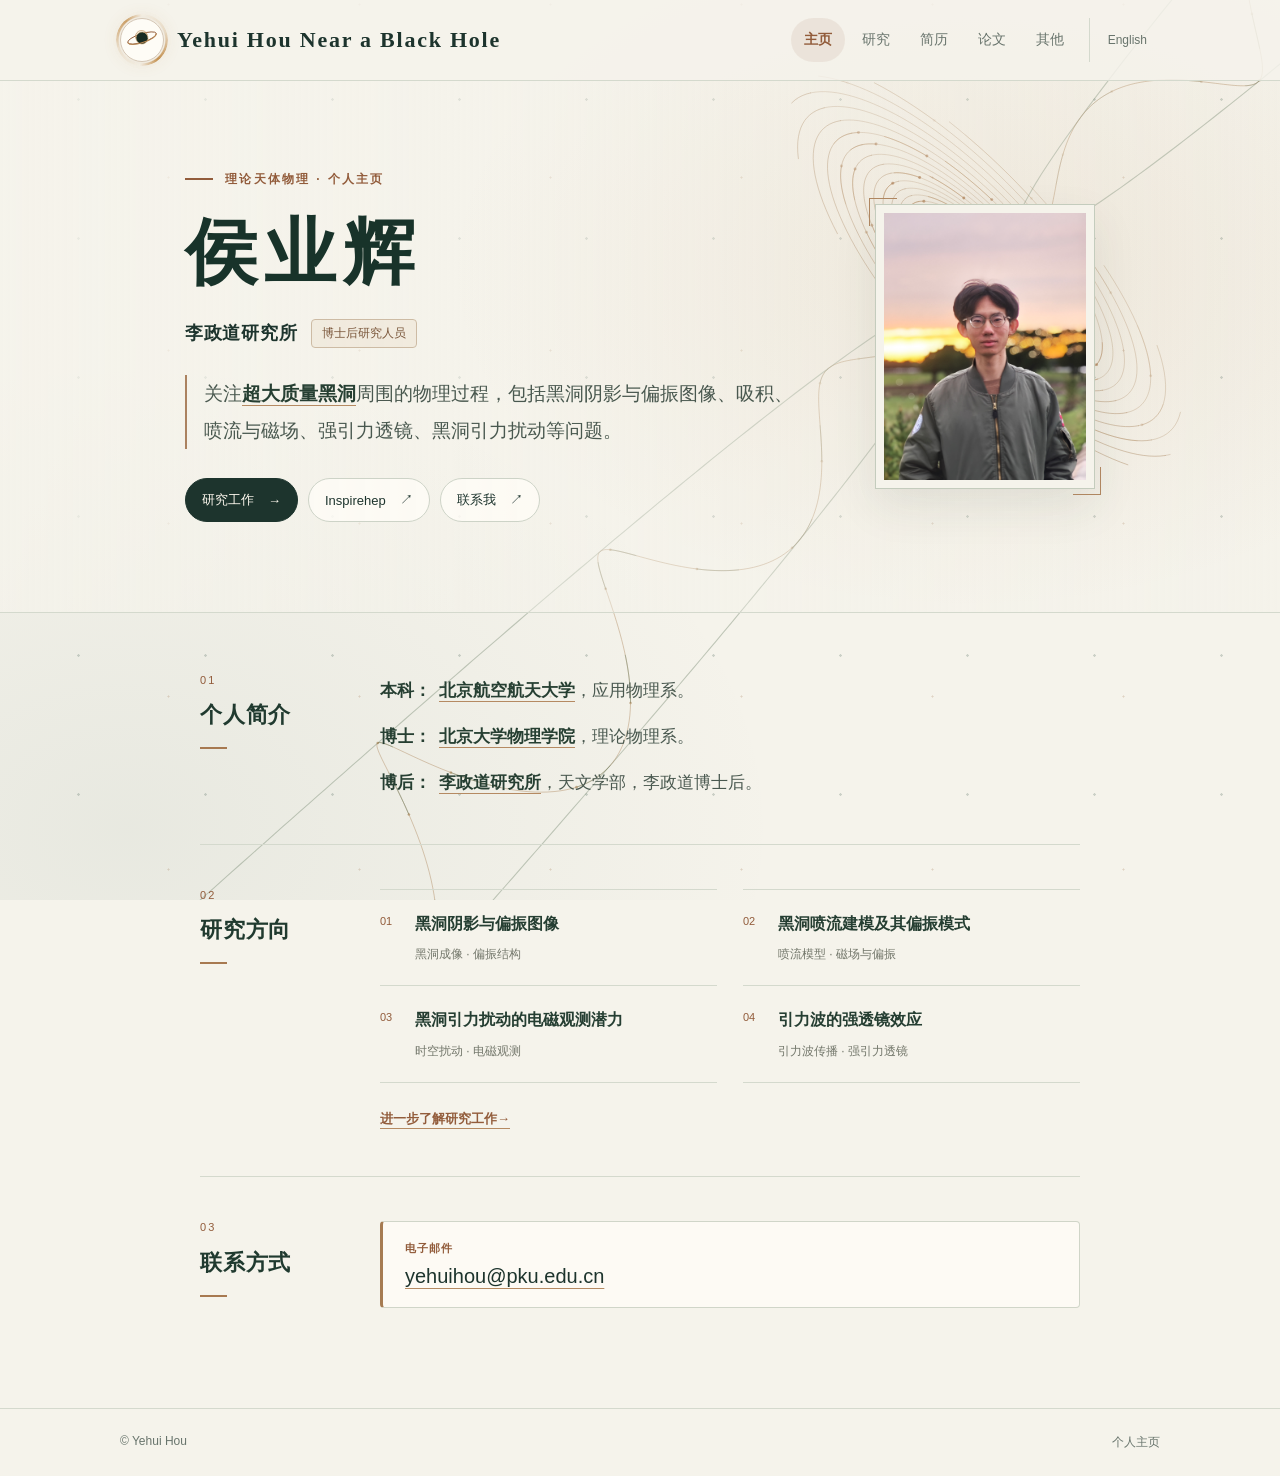
==== commit b151d58d: "Update homepage_C.html" ====
--- a/homepage_C.html
+++ b/homepage_C.html
@@ -811,8 +811,8 @@
           <a href="https://inspirehep.net/authors/2052049?ui-citation-summary=true"
              target="_blank"
              rel="noopener noreferrer">论文</a>
-          <a href="interest_C.html">其他</a>
-          <a class="language" href="homepage_E.html"
+          <a href="non">其他</a>
+          <a class="language" href="index.html"
              lang="en" hreflang="en">English</a>
         </nav>
       </div>
